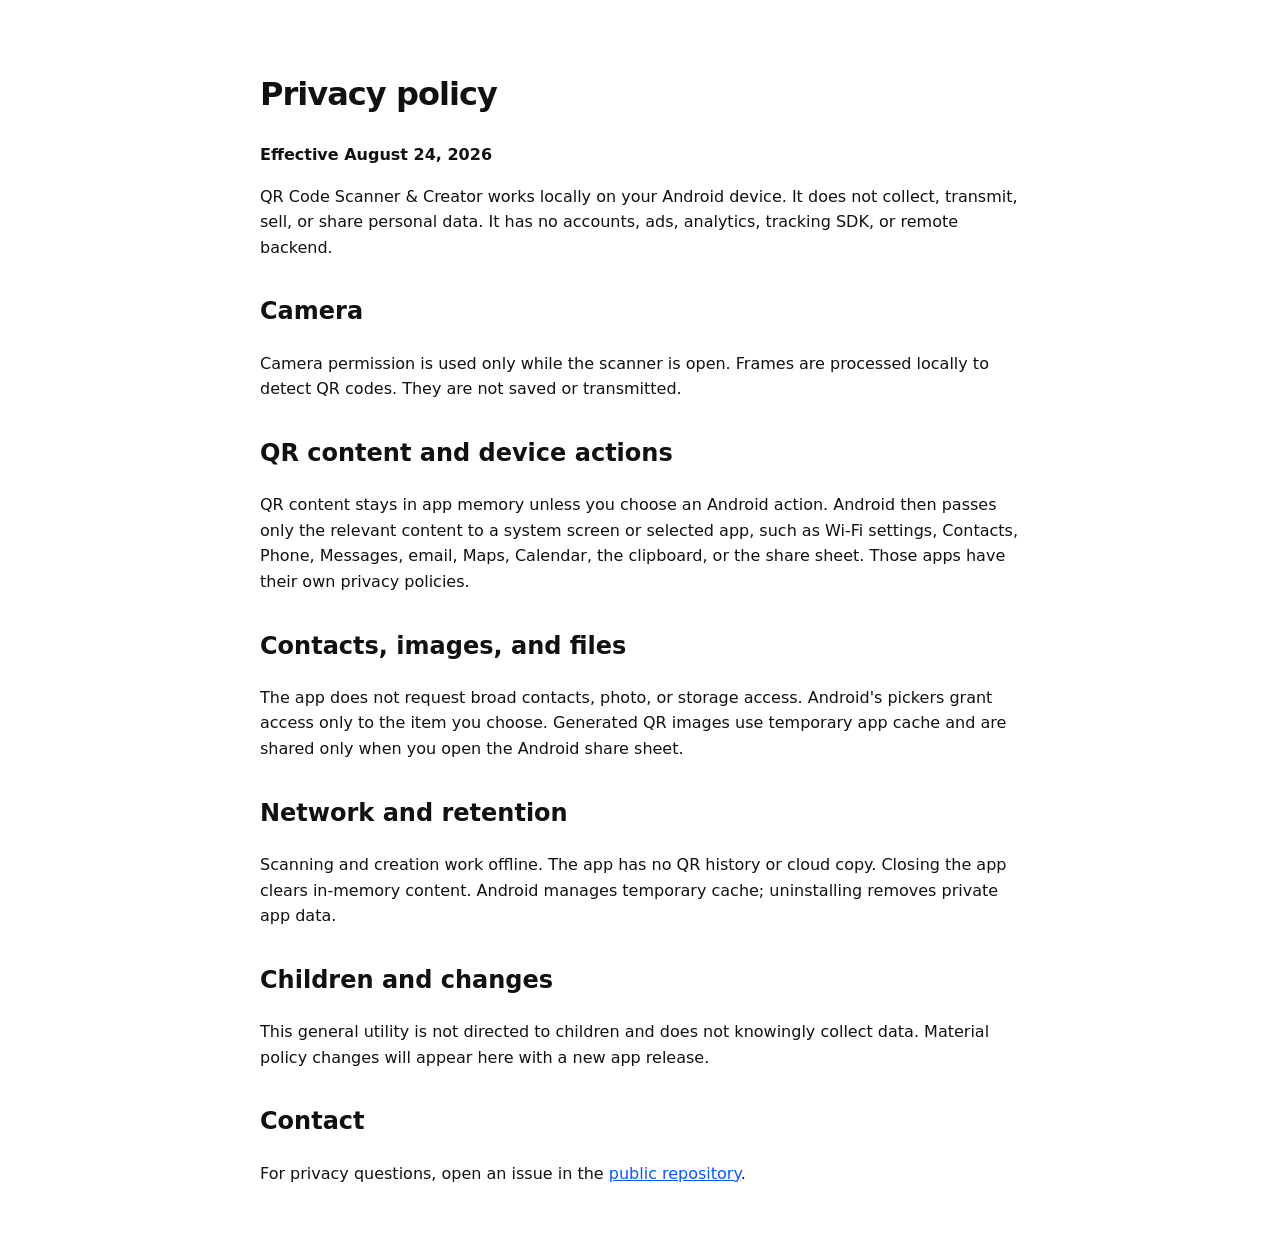
==== docs/privacy.html @ 0b19a032 "chore: prepare GitHub and Google Play release" ====
<!doctype html>
<html lang="en">
<head>
  <meta charset="utf-8">
  <meta name="viewport" content="width=device-width,initial-scale=1">
  <meta name="description" content="Privacy policy for QR Code Scanner &amp; Creator.">
  <title>Privacy policy · QR Code Scanner &amp; Creator</title>
  <style>
    :root{color-scheme:light dark;font-family:system-ui,sans-serif;line-height:1.6}
    body{max-width:760px;margin:auto;padding:48px 24px;color:#111;background:#fff}h1{letter-spacing:-.03em}h2{margin-top:2rem}a{color:#0b57f0}
    @media(prefers-color-scheme:dark){body{color:#f5f5f5;background:#111318}a{color:#adc6ff}}
  </style>
</head>
<body>
  <main>
    <h1>Privacy policy</h1>
    <p><strong>Effective August 24, 2026</strong></p>
    <p>QR Code Scanner &amp; Creator works locally on your Android device. It does not collect, transmit, sell, or share personal data. It has no accounts, ads, analytics, tracking SDK, or remote backend.</p>
    <h2>Camera</h2>
    <p>Camera permission is used only while the scanner is open. Frames are processed locally to detect QR codes. They are not saved or transmitted.</p>
    <h2>QR content and device actions</h2>
    <p>QR content stays in app memory unless you choose an Android action. Android then passes only the relevant content to a system screen or selected app, such as Wi-Fi settings, Contacts, Phone, Messages, email, Maps, Calendar, the clipboard, or the share sheet. Those apps have their own privacy policies.</p>
    <h2>Contacts, images, and files</h2>
    <p>The app does not request broad contacts, photo, or storage access. Android's pickers grant access only to the item you choose. Generated QR images use temporary app cache and are shared only when you open the Android share sheet.</p>
    <h2>Network and retention</h2>
    <p>Scanning and creation work offline. The app has no QR history or cloud copy. Closing the app clears in-memory content. Android manages temporary cache; uninstalling removes private app data.</p>
    <h2>Children and changes</h2>
    <p>This general utility is not directed to children and does not knowingly collect data. Material policy changes will appear here with a new app release.</p>
    <h2>Contact</h2>
    <p>For privacy questions, open an issue in the <a href="https://github.com/Majkey25/QR-Code-Scanner-Creator/issues">public repository</a>.</p>
  </main>
</body>
</html>
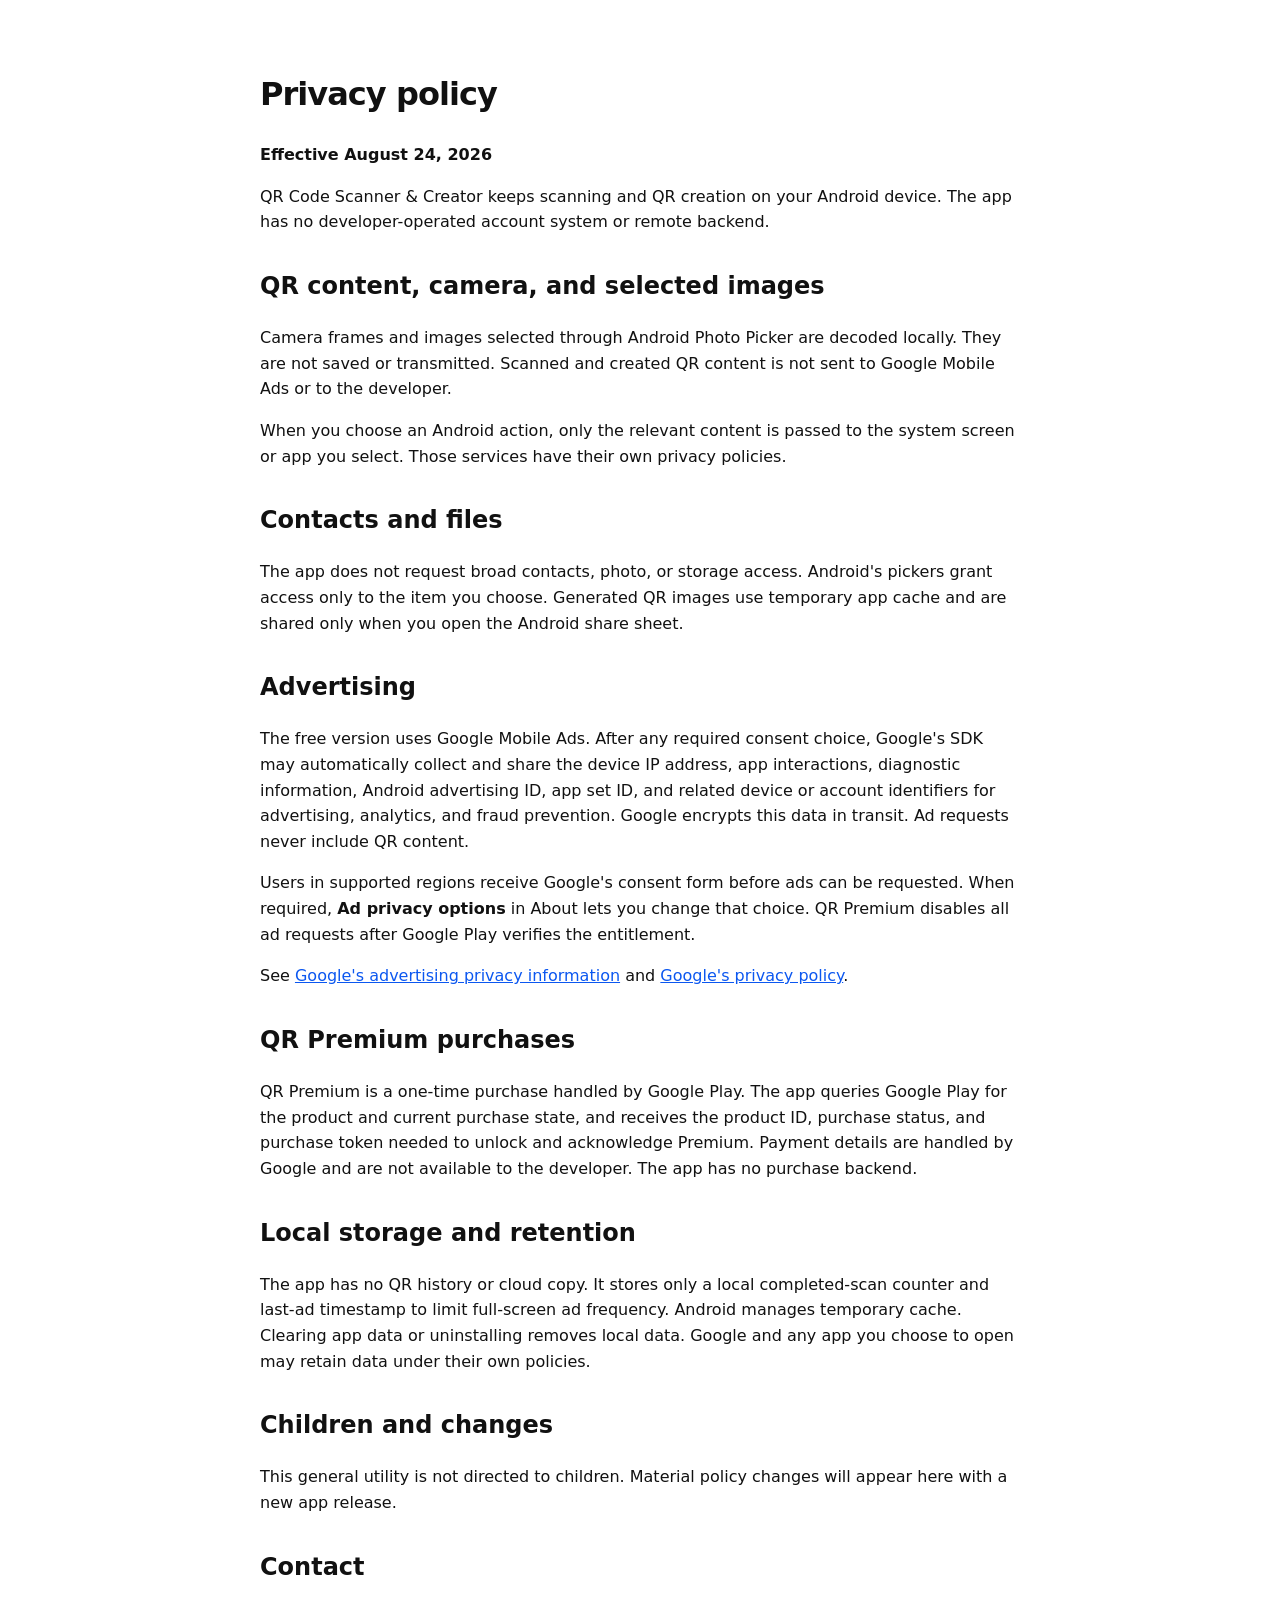
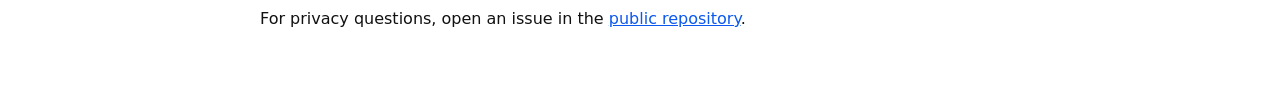
==== commit 19e3a8e5: "chore(release): prepare v1.1.0" ====
--- a/docs/privacy.html
+++ b/docs/privacy.html
@@ -15,17 +15,29 @@
   <main>
     <h1>Privacy policy</h1>
     <p><strong>Effective August 24, 2026</strong></p>
-    <p>QR Code Scanner &amp; Creator works locally on your Android device. It does not collect, transmit, sell, or share personal data. It has no accounts, ads, analytics, tracking SDK, or remote backend.</p>
-    <h2>Camera</h2>
-    <p>Camera permission is used only while the scanner is open. Frames are processed locally to detect QR codes. They are not saved or transmitted.</p>
-    <h2>QR content and device actions</h2>
-    <p>QR content stays in app memory unless you choose an Android action. Android then passes only the relevant content to a system screen or selected app, such as Wi-Fi settings, Contacts, Phone, Messages, email, Maps, Calendar, the clipboard, or the share sheet. Those apps have their own privacy policies.</p>
-    <h2>Contacts, images, and files</h2>
+    <p>QR Code Scanner &amp; Creator keeps scanning and QR creation on your Android device. The app has no developer-operated account system or remote backend.</p>
+
+    <h2>QR content, camera, and selected images</h2>
+    <p>Camera frames and images selected through Android Photo Picker are decoded locally. They are not saved or transmitted. Scanned and created QR content is not sent to Google Mobile Ads or to the developer.</p>
+    <p>When you choose an Android action, only the relevant content is passed to the system screen or app you select. Those services have their own privacy policies.</p>
+
+    <h2>Contacts and files</h2>
     <p>The app does not request broad contacts, photo, or storage access. Android's pickers grant access only to the item you choose. Generated QR images use temporary app cache and are shared only when you open the Android share sheet.</p>
-    <h2>Network and retention</h2>
-    <p>Scanning and creation work offline. The app has no QR history or cloud copy. Closing the app clears in-memory content. Android manages temporary cache; uninstalling removes private app data.</p>
+
+    <h2>Advertising</h2>
+    <p>The free version uses Google Mobile Ads. After any required consent choice, Google's SDK may automatically collect and share the device IP address, app interactions, diagnostic information, Android advertising ID, app set ID, and related device or account identifiers for advertising, analytics, and fraud prevention. Google encrypts this data in transit. Ad requests never include QR content.</p>
+    <p>Users in supported regions receive Google's consent form before ads can be requested. When required, <strong>Ad privacy options</strong> in About lets you change that choice. QR Premium disables all ad requests after Google Play verifies the entitlement.</p>
+    <p>See <a href="https://policies.google.com/technologies/ads">Google's advertising privacy information</a> and <a href="https://policies.google.com/privacy">Google's privacy policy</a>.</p>
+
+    <h2>QR Premium purchases</h2>
+    <p>QR Premium is a one-time purchase handled by Google Play. The app queries Google Play for the product and current purchase state, and receives the product ID, purchase status, and purchase token needed to unlock and acknowledge Premium. Payment details are handled by Google and are not available to the developer. The app has no purchase backend.</p>
+
+    <h2>Local storage and retention</h2>
+    <p>The app has no QR history or cloud copy. It stores only a local completed-scan counter and last-ad timestamp to limit full-screen ad frequency. Android manages temporary cache. Clearing app data or uninstalling removes local data. Google and any app you choose to open may retain data under their own policies.</p>
+
     <h2>Children and changes</h2>
-    <p>This general utility is not directed to children and does not knowingly collect data. Material policy changes will appear here with a new app release.</p>
+    <p>This general utility is not directed to children. Material policy changes will appear here with a new app release.</p>
+
     <h2>Contact</h2>
     <p>For privacy questions, open an issue in the <a href="https://github.com/Majkey25/QR-Code-Scanner-Creator/issues">public repository</a>.</p>
   </main>
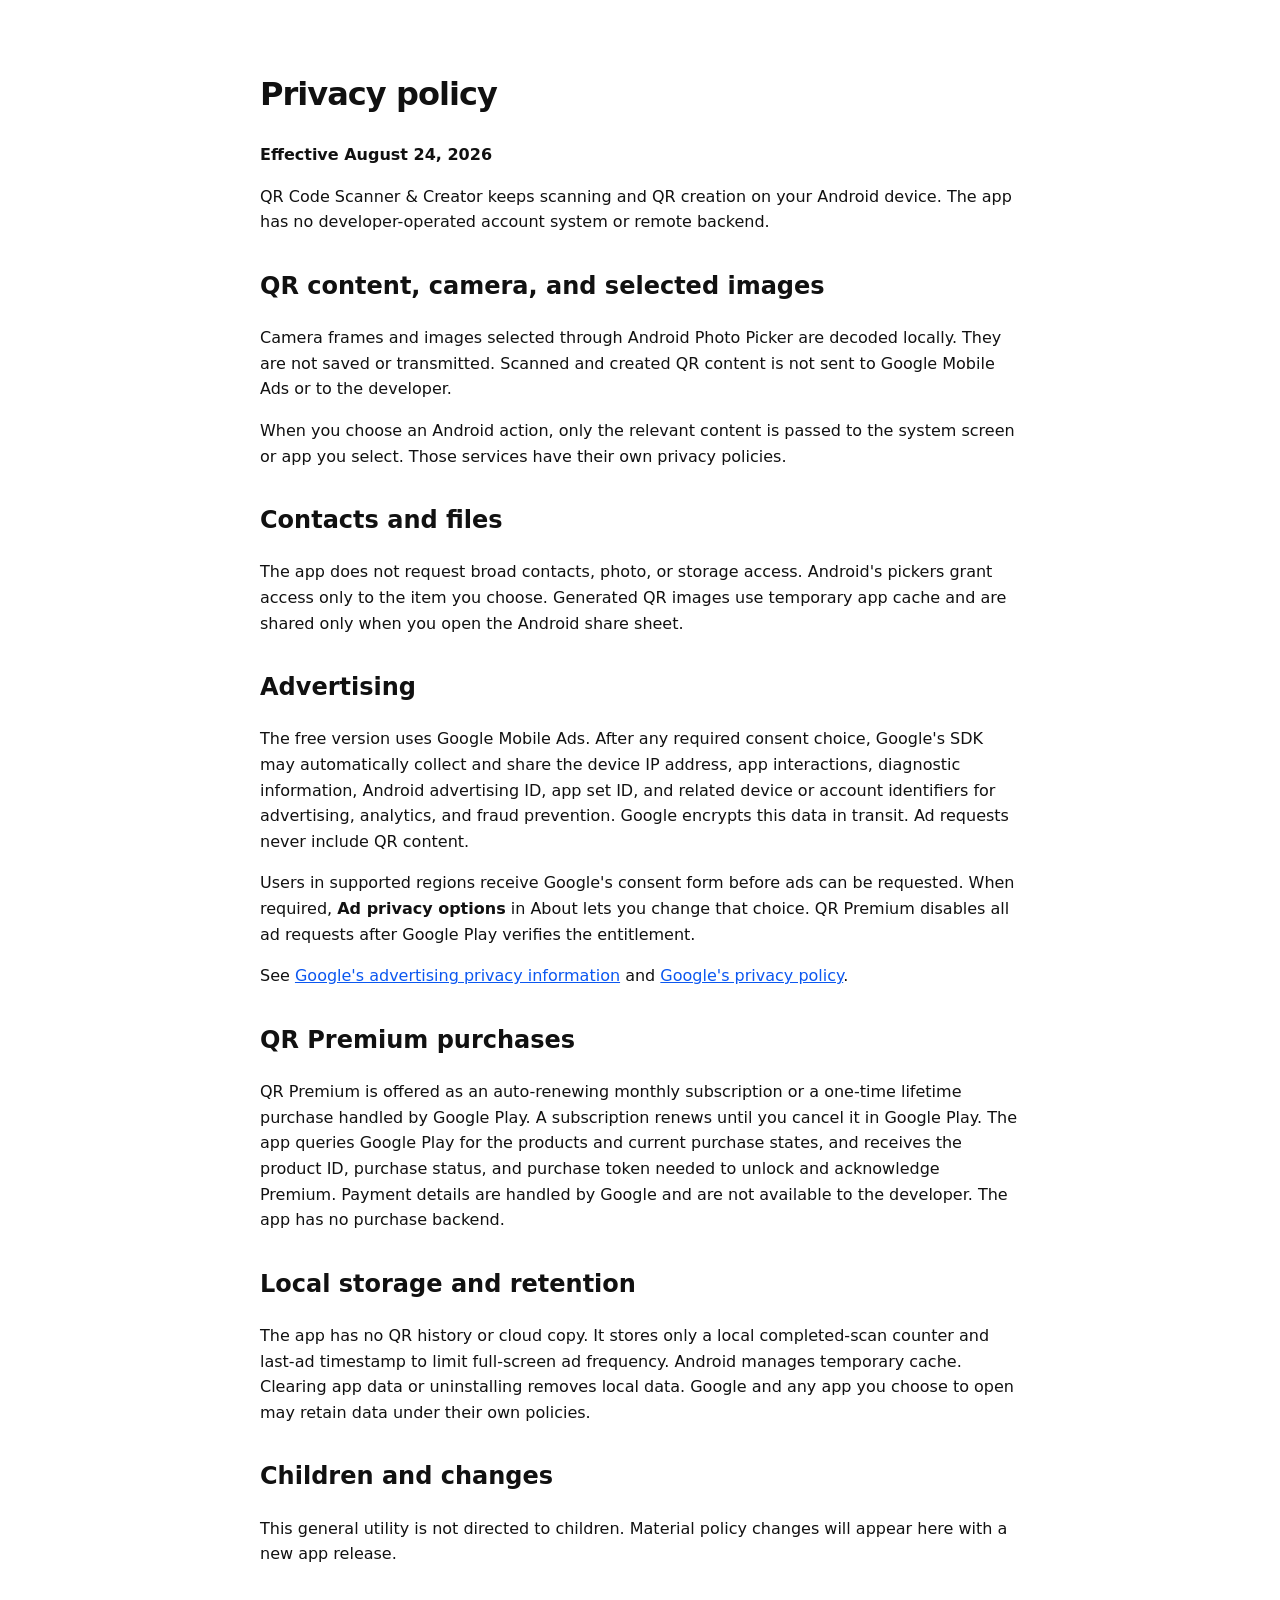
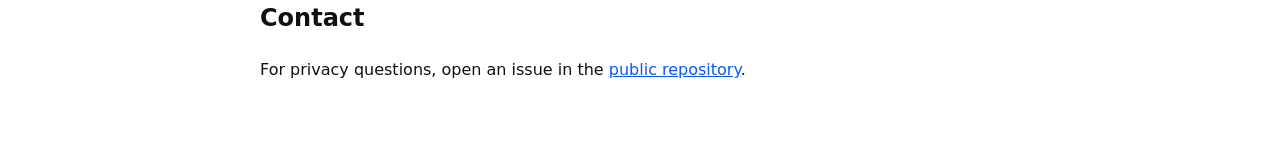
==== commit b63873a8: "feat: add monthly Premium option" ====
--- a/docs/privacy.html
+++ b/docs/privacy.html
@@ -30,7 +30,7 @@
     <p>See <a href="https://policies.google.com/technologies/ads">Google's advertising privacy information</a> and <a href="https://policies.google.com/privacy">Google's privacy policy</a>.</p>
 
     <h2>QR Premium purchases</h2>
-    <p>QR Premium is a one-time purchase handled by Google Play. The app queries Google Play for the product and current purchase state, and receives the product ID, purchase status, and purchase token needed to unlock and acknowledge Premium. Payment details are handled by Google and are not available to the developer. The app has no purchase backend.</p>
+    <p>QR Premium is offered as an auto-renewing monthly subscription or a one-time lifetime purchase handled by Google Play. A subscription renews until you cancel it in Google Play. The app queries Google Play for the products and current purchase states, and receives the product ID, purchase status, and purchase token needed to unlock and acknowledge Premium. Payment details are handled by Google and are not available to the developer. The app has no purchase backend.</p>
 
     <h2>Local storage and retention</h2>
     <p>The app has no QR history or cloud copy. It stores only a local completed-scan counter and last-ad timestamp to limit full-screen ad frequency. Android manages temporary cache. Clearing app data or uninstalling removes local data. Google and any app you choose to open may retain data under their own policies.</p>
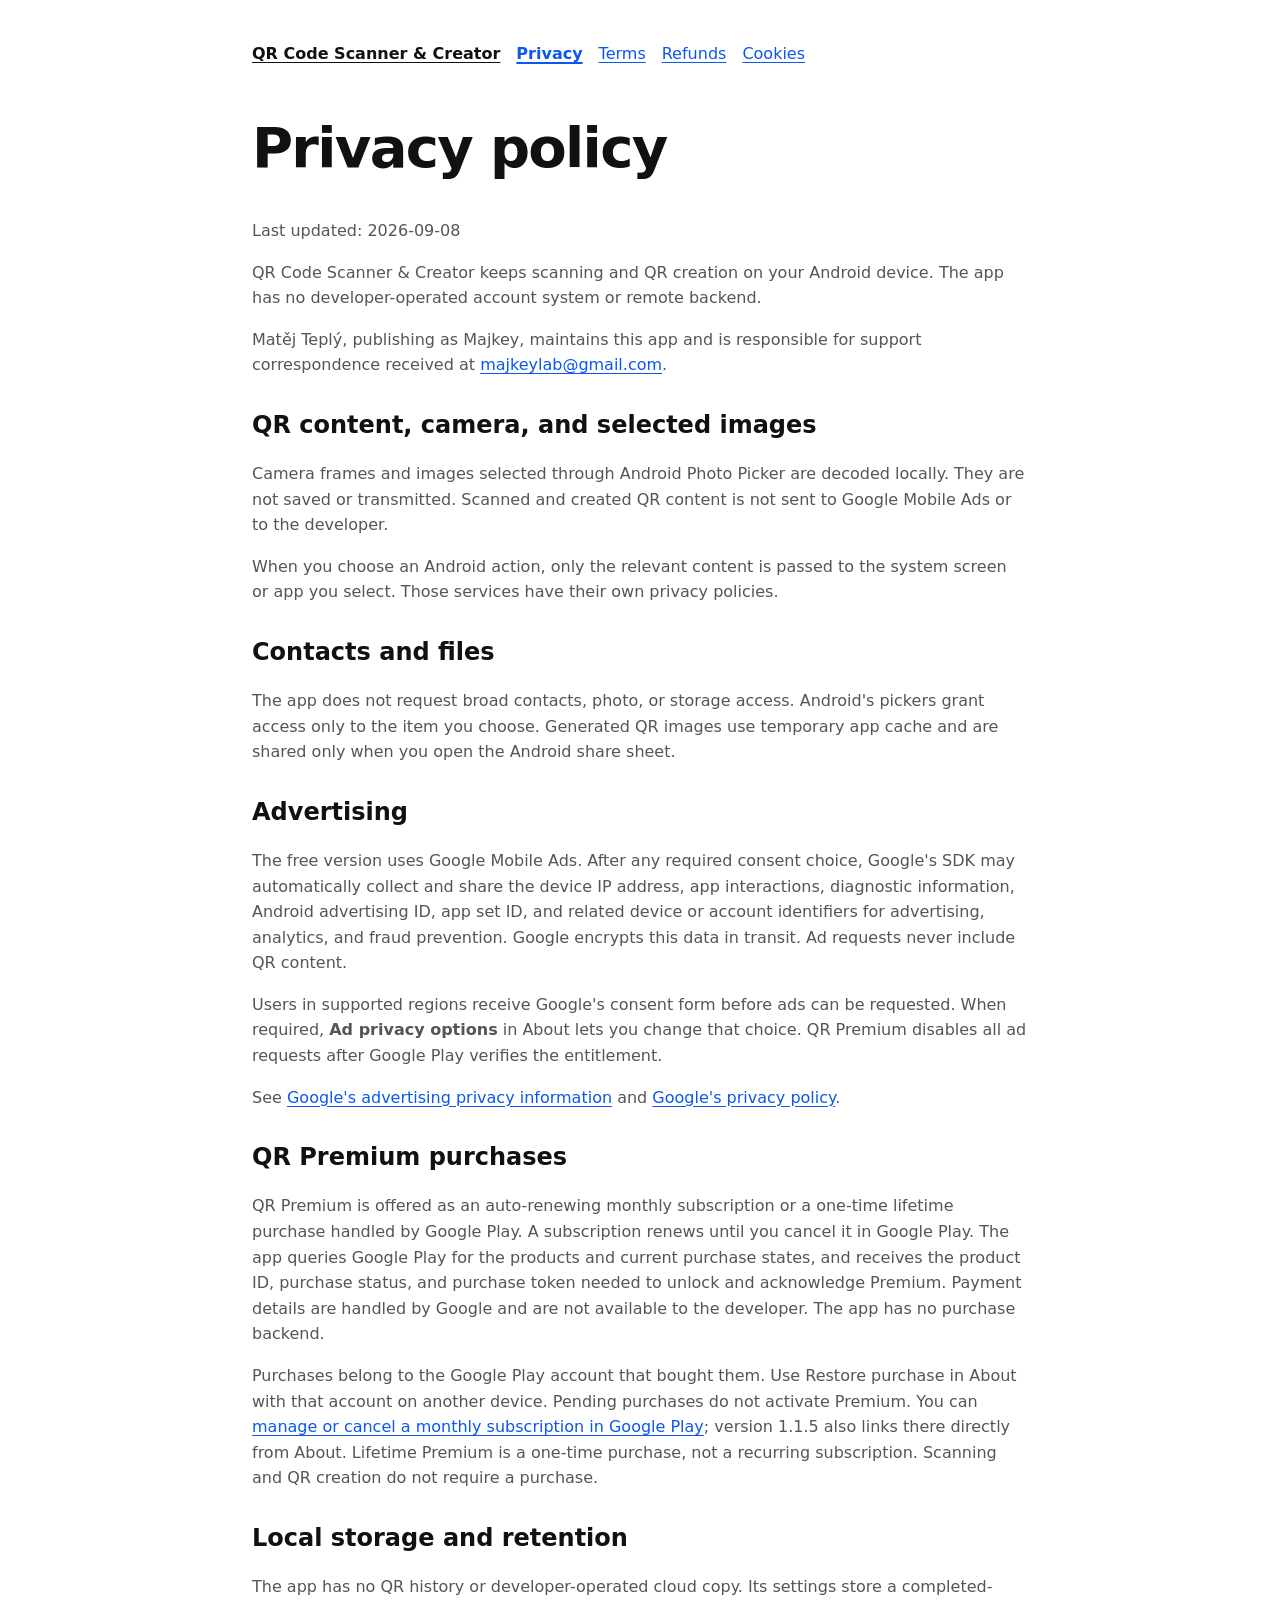
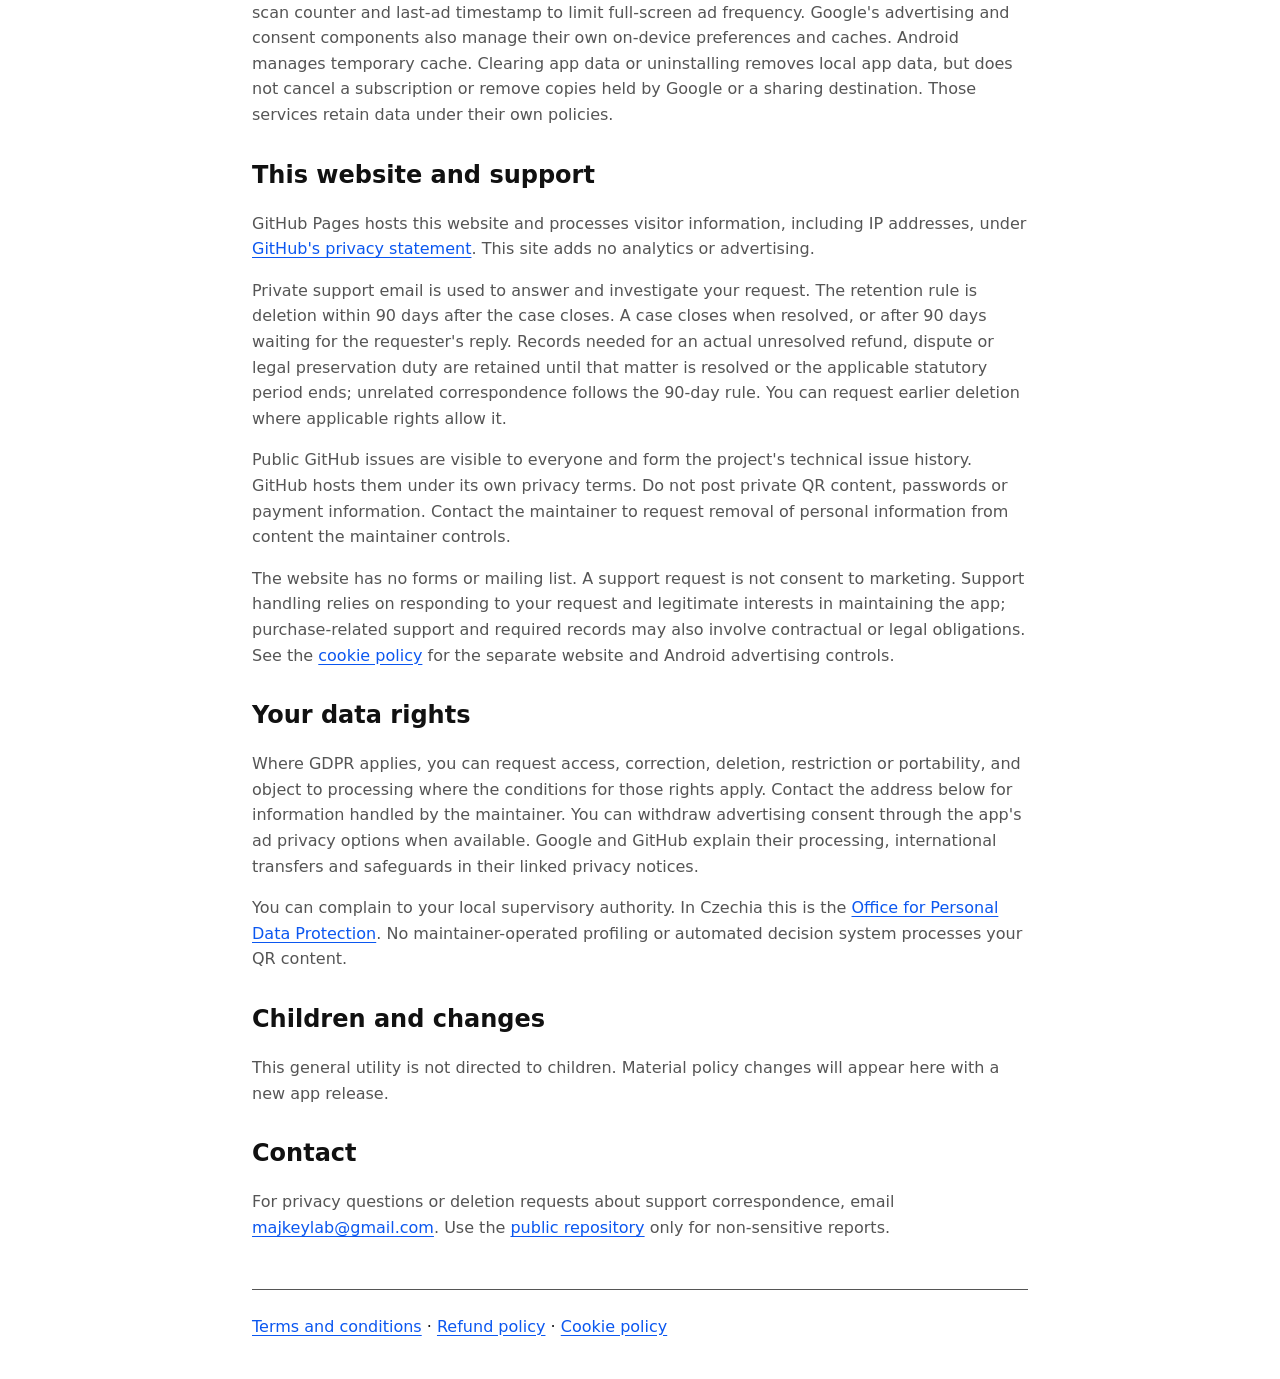
==== commit 0ea8c80b: "fix: guard purchases and publish legal policies" ====
--- a/docs/privacy.html
+++ b/docs/privacy.html
@@ -5,17 +5,24 @@
   <meta name="viewport" content="width=device-width,initial-scale=1">
   <meta name="description" content="Privacy policy for QR Code Scanner &amp; Creator.">
   <title>Privacy policy · QR Code Scanner &amp; Creator</title>
-  <style>
-    :root{color-scheme:light dark;font-family:system-ui,sans-serif;line-height:1.6}
-    body{max-width:760px;margin:auto;padding:48px 24px;color:#111;background:#fff}h1{letter-spacing:-.03em}h2{margin-top:2rem}a{color:#0b57f0}
-    @media(prefers-color-scheme:dark){body{color:#f5f5f5;background:#111318}a{color:#adc6ff}}
-  </style>
+  <link rel="stylesheet" href="site.css">
 </head>
 <body>
-  <main>
+  <a class="skip-link" href="#main">Skip to content</a>
+  <header>
+    <nav class="nav" aria-label="Primary navigation">
+      <a class="brand" href="index.html">QR Code Scanner &amp; Creator</a>
+      <a href="privacy.html" aria-current="page">Privacy</a>
+      <a href="terms.html">Terms</a>
+      <a href="refunds.html">Refunds</a>
+      <a href="cookies.html">Cookies</a>
+    </nav>
+  </header>
+  <main id="main" tabindex="-1">
     <h1>Privacy policy</h1>
-    <p><strong>Effective August 24, 2026</strong></p>
+    <p class="updated">Last updated: 2026-09-08</p>
     <p>QR Code Scanner &amp; Creator keeps scanning and QR creation on your Android device. The app has no developer-operated account system or remote backend.</p>
+    <p>Matěj Teplý, publishing as Majkey, maintains this app and is responsible for support correspondence received at <a href="mailto:majkeylab@gmail.com">majkeylab@gmail.com</a>.</p>
 
     <h2>QR content, camera, and selected images</h2>
     <p>Camera frames and images selected through Android Photo Picker are decoded locally. They are not saved or transmitted. Scanned and created QR content is not sent to Google Mobile Ads or to the developer.</p>
@@ -31,15 +38,29 @@
 
     <h2>QR Premium purchases</h2>
     <p>QR Premium is offered as an auto-renewing monthly subscription or a one-time lifetime purchase handled by Google Play. A subscription renews until you cancel it in Google Play. The app queries Google Play for the products and current purchase states, and receives the product ID, purchase status, and purchase token needed to unlock and acknowledge Premium. Payment details are handled by Google and are not available to the developer. The app has no purchase backend.</p>
+    <p>Purchases belong to the Google Play account that bought them. Use Restore purchase in About with that account on another device. Pending purchases do not activate Premium. You can <a href="https://play.google.com/store/account/subscriptions">manage or cancel a monthly subscription in Google Play</a>; version 1.1.5 also links there directly from About. Lifetime Premium is a one-time purchase, not a recurring subscription. Scanning and QR creation do not require a purchase.</p>
 
     <h2>Local storage and retention</h2>
-    <p>The app has no QR history or cloud copy. It stores only a local completed-scan counter and last-ad timestamp to limit full-screen ad frequency. Android manages temporary cache. Clearing app data or uninstalling removes local data. Google and any app you choose to open may retain data under their own policies.</p>
+    <p>The app has no QR history or developer-operated cloud copy. Its settings store a completed-scan counter and last-ad timestamp to limit full-screen ad frequency. Google's advertising and consent components also manage their own on-device preferences and caches. Android manages temporary cache. Clearing app data or uninstalling removes local app data, but does not cancel a subscription or remove copies held by Google or a sharing destination. Those services retain data under their own policies.</p>
+
+    <h2>This website and support</h2>
+    <p>GitHub Pages hosts this website and processes visitor information, including IP addresses, under <a href="https://docs.github.com/en/site-policy/privacy-policies/github-general-privacy-statement">GitHub's privacy statement</a>. This site adds no analytics or advertising.</p>
+    <p>Private support email is used to answer and investigate your request. The retention rule is deletion within 90 days after the case closes. A case closes when resolved, or after 90 days waiting for the requester's reply. Records needed for an actual unresolved refund, dispute or legal preservation duty are retained until that matter is resolved or the applicable statutory period ends; unrelated correspondence follows the 90-day rule. You can request earlier deletion where applicable rights allow it.</p>
+    <p>Public GitHub issues are visible to everyone and form the project's technical issue history. GitHub hosts them under its own privacy terms. Do not post private QR content, passwords or payment information. Contact the maintainer to request removal of personal information from content the maintainer controls.</p>
+    <p>The website has no forms or mailing list. A support request is not consent to marketing. Support handling relies on responding to your request and legitimate interests in maintaining the app; purchase-related support and required records may also involve contractual or legal obligations. See the <a href="cookies.html">cookie policy</a> for the separate website and Android advertising controls.</p>
+
+    <h2>Your data rights</h2>
+    <p>Where GDPR applies, you can request access, correction, deletion, restriction or portability, and object to processing where the conditions for those rights apply. Contact the address below for information handled by the maintainer. You can withdraw advertising consent through the app's ad privacy options when available. Google and GitHub explain their processing, international transfers and safeguards in their linked privacy notices.</p>
+    <p>You can complain to your local supervisory authority. In Czechia this is the <a href="https://uoou.gov.cz/">Office for Personal Data Protection</a>. No maintainer-operated profiling or automated decision system processes your QR content.</p>
 
     <h2>Children and changes</h2>
     <p>This general utility is not directed to children. Material policy changes will appear here with a new app release.</p>
 
     <h2>Contact</h2>
-    <p>For privacy questions, open an issue in the <a href="https://github.com/Majkey25/QR-Code-Scanner-Creator/issues">public repository</a>.</p>
+    <p>For privacy questions or deletion requests about support correspondence, email <a href="mailto:majkeylab@gmail.com">majkeylab@gmail.com</a>. Use the <a href="https://github.com/Majkey25/QR-Code-Scanner-Creator/issues">public repository</a> only for non-sensitive reports.</p>
   </main>
+  <footer class="site-footer">
+    <a href="terms.html">Terms and conditions</a> · <a href="refunds.html">Refund policy</a> · <a href="cookies.html">Cookie policy</a>
+  </footer>
 </body>
 </html>
--- a/docs/site.css
+++ b/docs/site.css
@@ -0,0 +1,31 @@
+:root {
+  color-scheme: light dark;
+  --background: #fff;
+  --text: #111;
+  --muted: #555;
+  --link: #0b57f0;
+  --button-text: #fff;
+  font-family: system-ui, sans-serif;
+  line-height: 1.6;
+}
+* { box-sizing: border-box; }
+body { max-width: 824px; margin: auto; padding: 32px 24px; color: var(--text); background: var(--background); }
+main { overflow-wrap: anywhere; }
+h1 { font-size: clamp(2rem, 6vw, 3.5rem); line-height: 1.15; letter-spacing: -.03em; }
+h2 { margin-top: 2rem; line-height: 1.3; }
+p, .updated { color: var(--muted); }
+a { color: var(--link); text-underline-offset: .2em; }
+a:focus-visible { outline: 3px solid var(--text); outline-offset: 4px; }
+.nav, .nav-links { display: flex; flex-wrap: wrap; align-items: center; gap: .25rem 1rem; }
+.nav { margin-bottom: 2.5rem; }
+.nav a { display: inline-flex; align-items: center; min-height: 44px; }
+.nav a[aria-current="page"] { font-weight: 700; text-decoration-thickness: .15em; }
+.brand { color: var(--text); font-weight: 700; }
+.button { display: inline-flex; align-items: center; min-height: 44px; margin-top: 1rem; padding: 14px 18px; border-radius: 8px; background: var(--link); color: var(--button-text); text-decoration: none; font-weight: 700; }
+.skip-link { position: absolute; top: -6rem; left: 1rem; z-index: 2; padding: .75rem 1rem; background: var(--background); }
+.skip-link:focus { top: 1rem; }
+.site-footer { margin-top: 3rem; padding-top: 1rem; border-top: 1px solid var(--muted); }
+.site-footer a { display: inline-block; padding-block: .5rem; }
+@media (prefers-color-scheme: dark) {
+  :root { --background: #111318; --text: #f5f5f5; --muted: #bfc3ca; --link: #adc6ff; --button-text: #002e69; }
+}
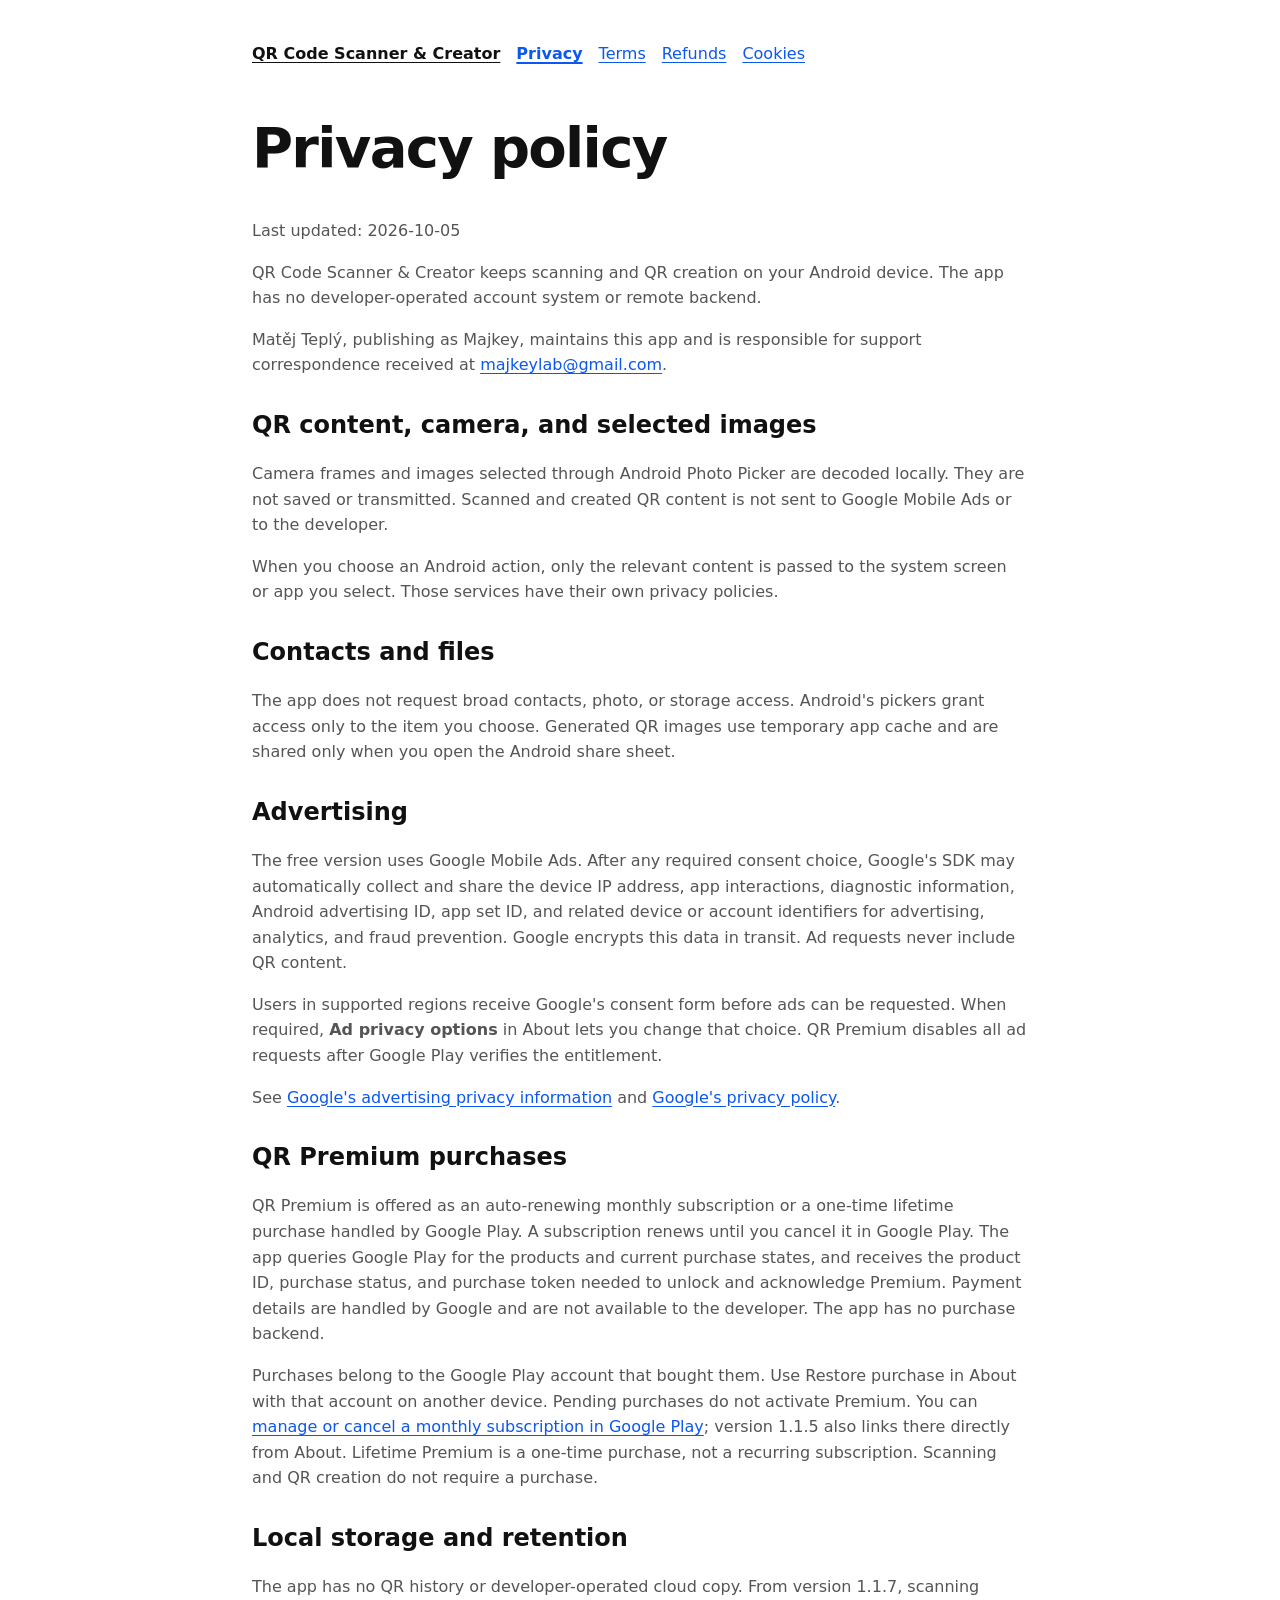
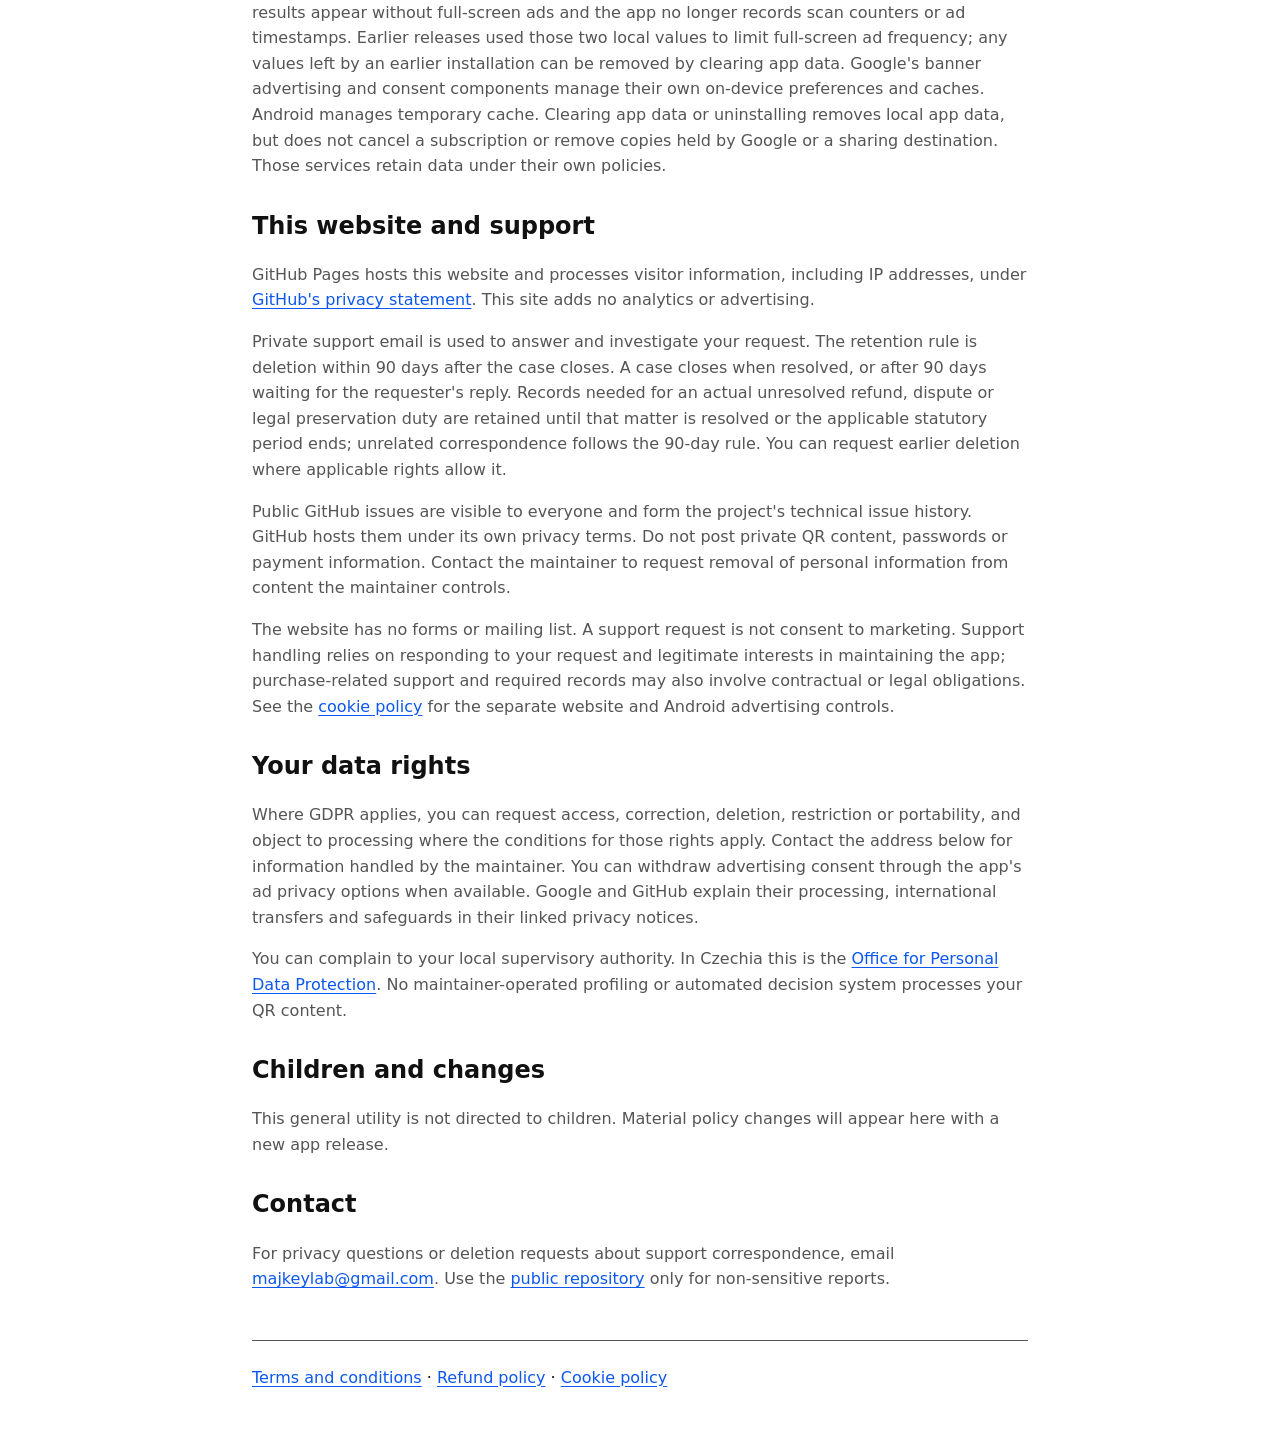
==== commit fddc3c2d: "fix: stop ads interrupting QR results" ====
--- a/docs/privacy.html
+++ b/docs/privacy.html
@@ -20,7 +20,7 @@
   </header>
   <main id="main" tabindex="-1">
     <h1>Privacy policy</h1>
-    <p class="updated">Last updated: 2026-09-08</p>
+    <p class="updated">Last updated: 2026-10-05</p>
     <p>QR Code Scanner &amp; Creator keeps scanning and QR creation on your Android device. The app has no developer-operated account system or remote backend.</p>
     <p>Matěj Teplý, publishing as Majkey, maintains this app and is responsible for support correspondence received at <a href="mailto:majkeylab@gmail.com">majkeylab@gmail.com</a>.</p>
 
@@ -41,7 +41,7 @@
     <p>Purchases belong to the Google Play account that bought them. Use Restore purchase in About with that account on another device. Pending purchases do not activate Premium. You can <a href="https://play.google.com/store/account/subscriptions">manage or cancel a monthly subscription in Google Play</a>; version 1.1.5 also links there directly from About. Lifetime Premium is a one-time purchase, not a recurring subscription. Scanning and QR creation do not require a purchase.</p>
 
     <h2>Local storage and retention</h2>
-    <p>The app has no QR history or developer-operated cloud copy. Its settings store a completed-scan counter and last-ad timestamp to limit full-screen ad frequency. Google's advertising and consent components also manage their own on-device preferences and caches. Android manages temporary cache. Clearing app data or uninstalling removes local app data, but does not cancel a subscription or remove copies held by Google or a sharing destination. Those services retain data under their own policies.</p>
+    <p>The app has no QR history or developer-operated cloud copy. From version 1.1.7, scanning results appear without full-screen ads and the app no longer records scan counters or ad timestamps. Earlier releases used those two local values to limit full-screen ad frequency; any values left by an earlier installation can be removed by clearing app data. Google's banner advertising and consent components manage their own on-device preferences and caches. Android manages temporary cache. Clearing app data or uninstalling removes local app data, but does not cancel a subscription or remove copies held by Google or a sharing destination. Those services retain data under their own policies.</p>
 
     <h2>This website and support</h2>
     <p>GitHub Pages hosts this website and processes visitor information, including IP addresses, under <a href="https://docs.github.com/en/site-policy/privacy-policies/github-general-privacy-statement">GitHub's privacy statement</a>. This site adds no analytics or advertising.</p>
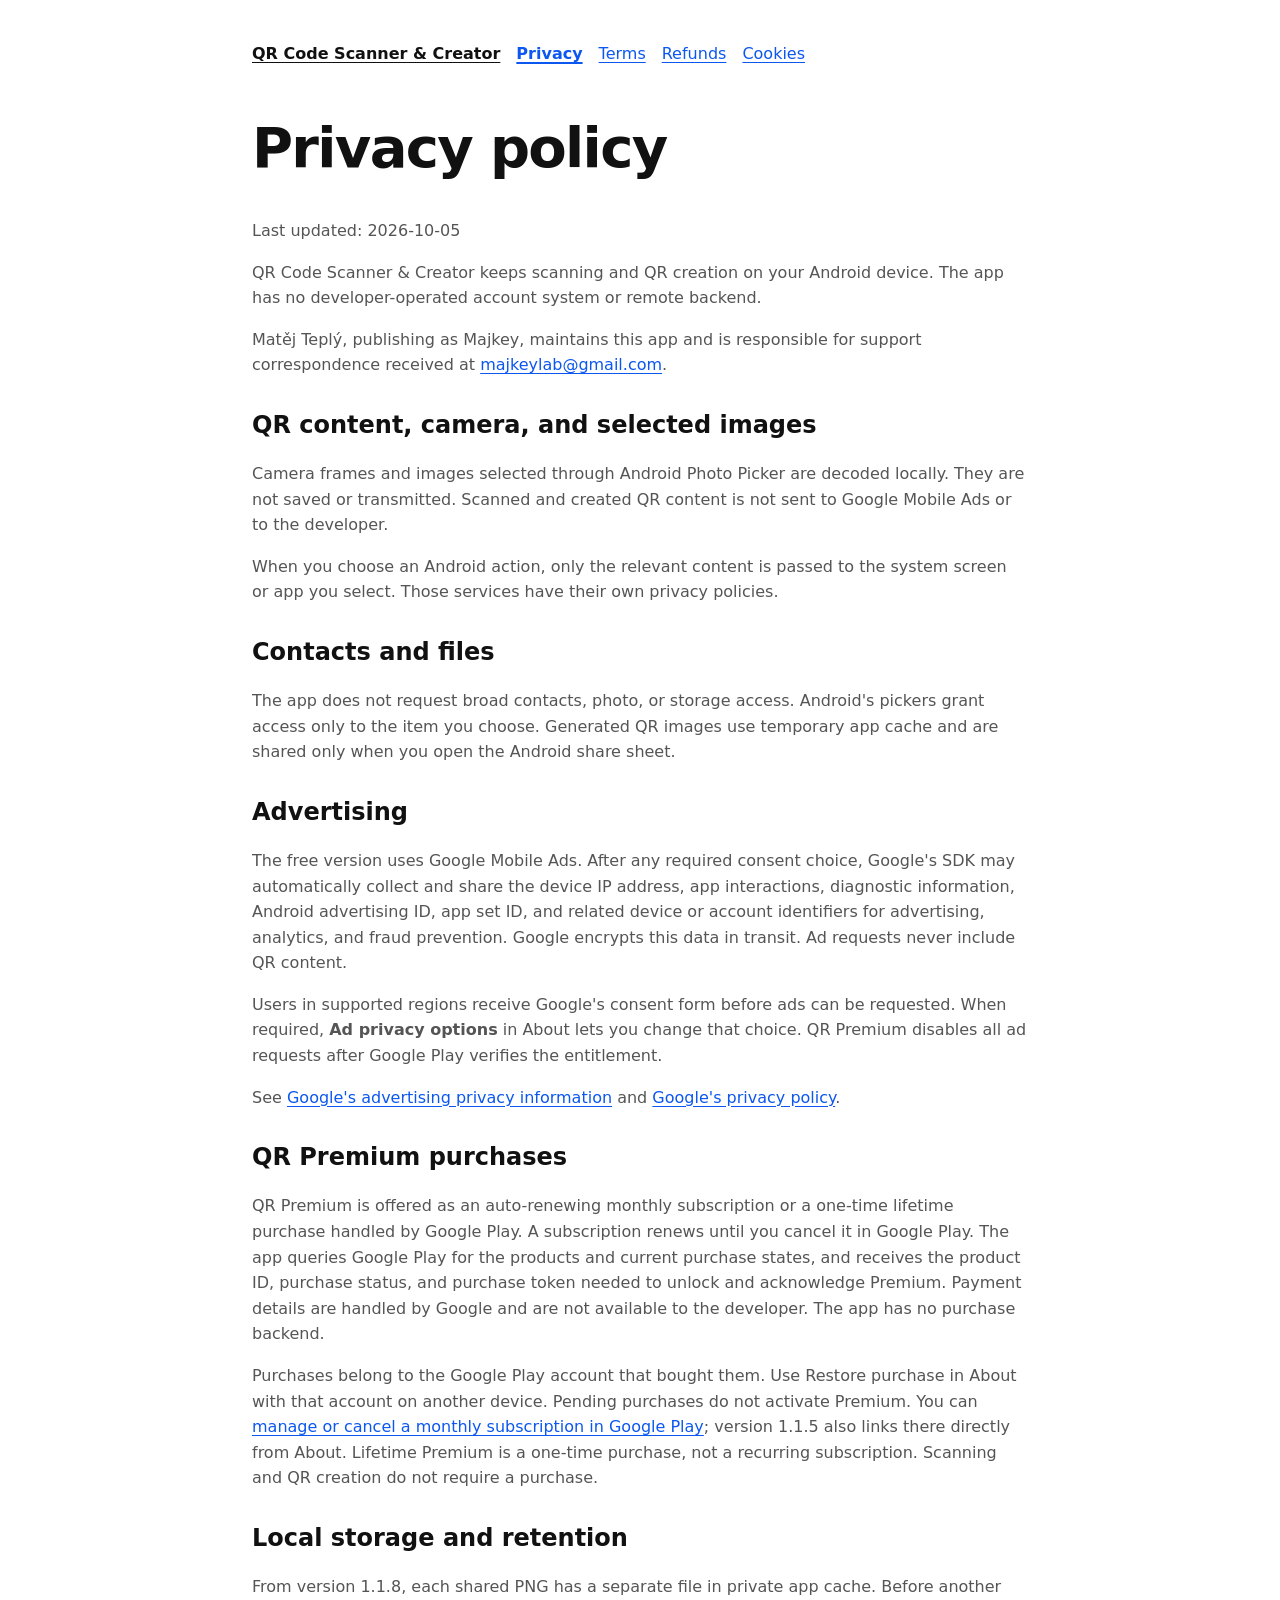
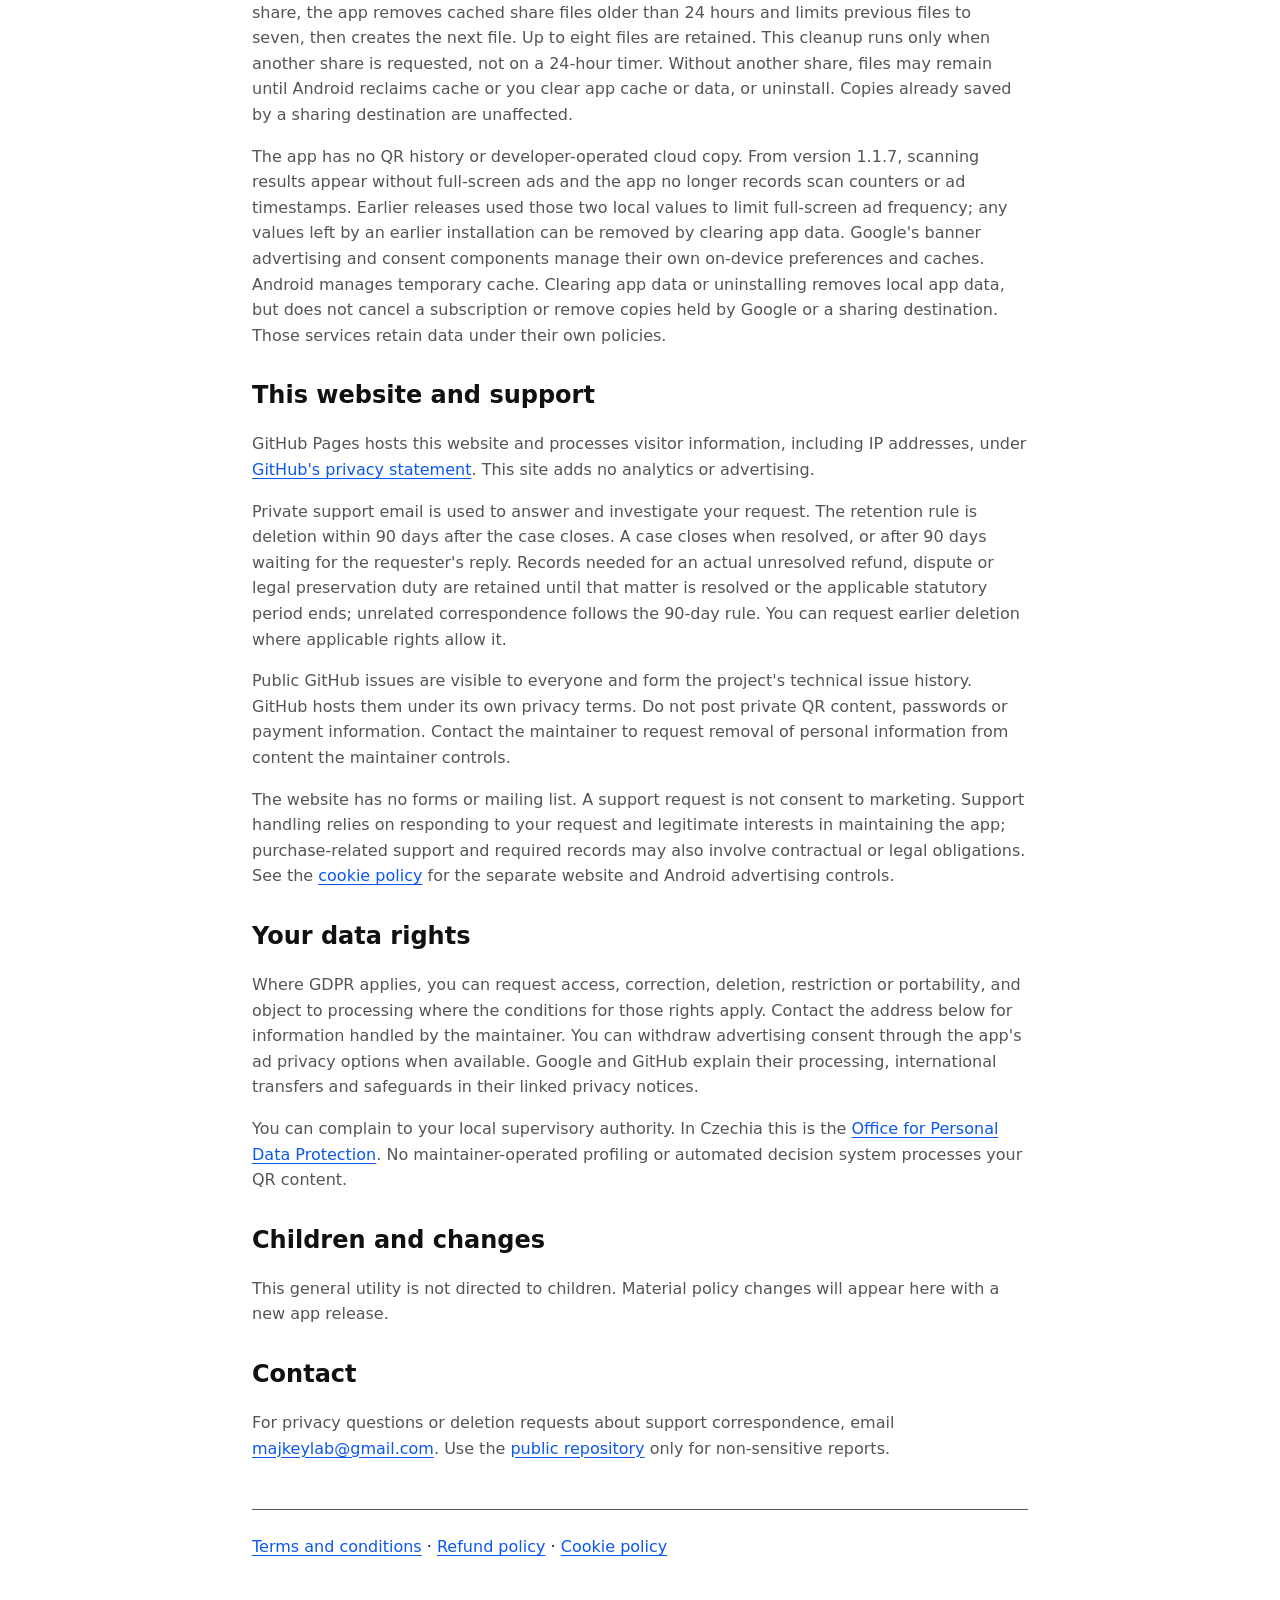
==== commit 1a98d7be: "perf: move QR sharing off the UI thread Keep pending shares bound to the current screen and preserve" ====
--- a/docs/privacy.html
+++ b/docs/privacy.html
@@ -41,6 +41,7 @@
     <p>Purchases belong to the Google Play account that bought them. Use Restore purchase in About with that account on another device. Pending purchases do not activate Premium. You can <a href="https://play.google.com/store/account/subscriptions">manage or cancel a monthly subscription in Google Play</a>; version 1.1.5 also links there directly from About. Lifetime Premium is a one-time purchase, not a recurring subscription. Scanning and QR creation do not require a purchase.</p>
 
     <h2>Local storage and retention</h2>
+    <p>From version 1.1.8, each shared PNG has a separate file in private app cache. Before another share, the app removes cached share files older than 24 hours and limits previous files to seven, then creates the next file. Up to eight files are retained. This cleanup runs only when another share is requested, not on a 24-hour timer. Without another share, files may remain until Android reclaims cache or you clear app cache or data, or uninstall. Copies already saved by a sharing destination are unaffected.</p>
     <p>The app has no QR history or developer-operated cloud copy. From version 1.1.7, scanning results appear without full-screen ads and the app no longer records scan counters or ad timestamps. Earlier releases used those two local values to limit full-screen ad frequency; any values left by an earlier installation can be removed by clearing app data. Google's banner advertising and consent components manage their own on-device preferences and caches. Android manages temporary cache. Clearing app data or uninstalling removes local app data, but does not cancel a subscription or remove copies held by Google or a sharing destination. Those services retain data under their own policies.</p>
 
     <h2>This website and support</h2>
